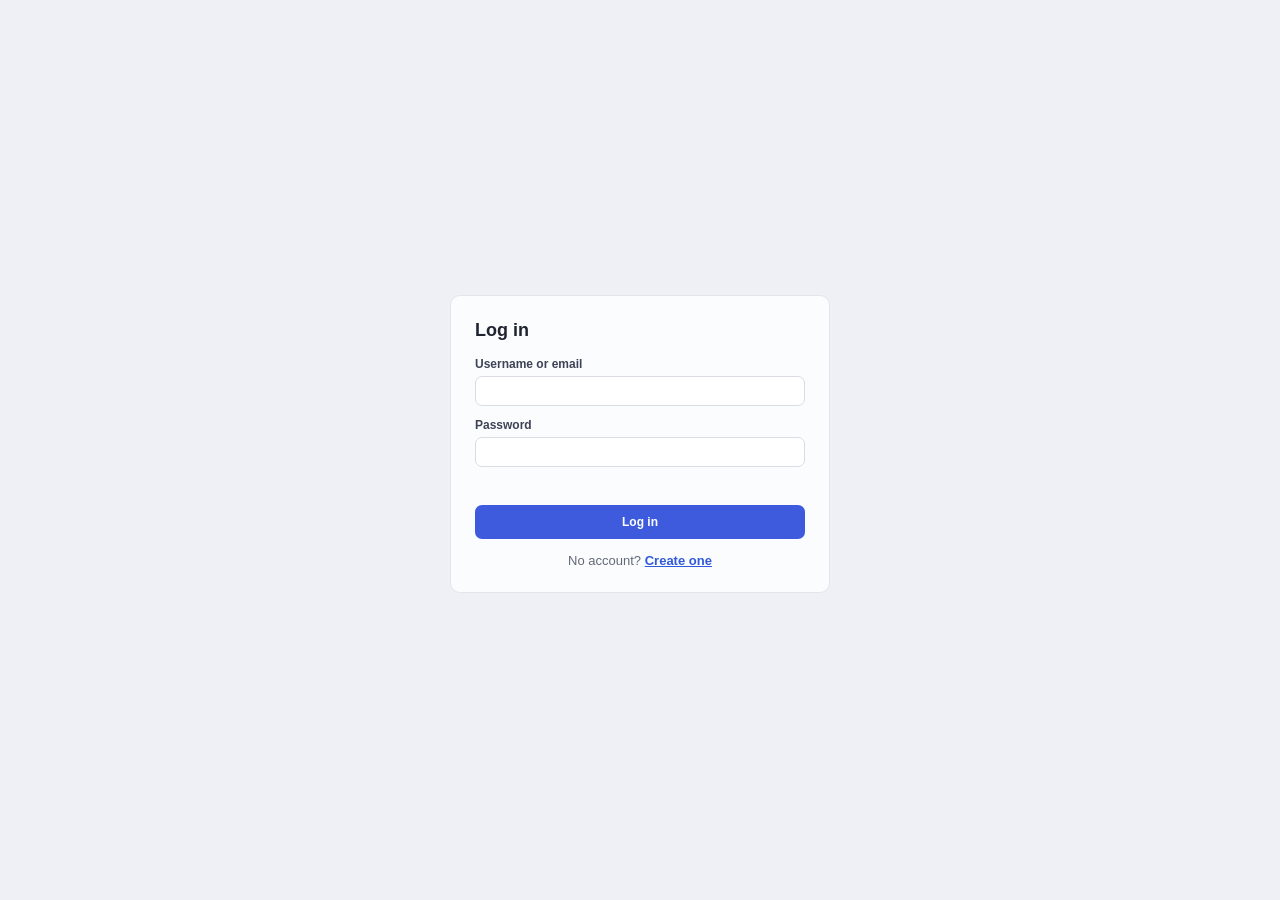
==== src/main/resources/static/admin.html @ 9bb003fd "added fetures to admin and admin panal, and deleted admin user bean" ====
<html>
<head>
    <script src="./javascript/guard.js"></script>
    <meta charset="utf-8">
    <meta name="viewport" content="width=device-width, initial-scale=1">
    <title>Tasks &middot; Users</title>
    <link rel="stylesheet" href="./css/style.css">
    <link rel="stylesheet" href="./css/screens.css">
</head>

<body>

<div class="container">
    <div class="board">
        <div class="topbar">
            <label id="task-label">Tasks</label>
            <a href="./index.html" class="view-tab">Board</a>
            <a href="./list.html" class="view-tab">List</a>
            <input type="search" id="search" placeholder="Search users...">
            <a href="#new-user" id="new-task-btn" class="btn btn-primary">+ New user</a>
            <button type="button" class="btn" id="logout-btn" onclick="logout()">Log out</button>
        </div>

        <div class="list-view">

            <div class="list-toolbar">
                <div class="filter-pill">
                    <span>Role</span>
                    <select id="role-filter">
                        <option value="all">All</option>
                        <option value="ADMIN">Admin</option>
                        <option value="USER">User</option>
                    </select>
                </div>
                <span id="result-count">0 users</span>
            </div>

            <table id="user-list">
                <thead>
                    <tr>
                        <th>Username</th>
                        <th>Email</th>
                        <th>Tasks</th>
                        <th>Role</th>
                        <th class="col-actions"></th>
                    </tr>
                </thead>
                <tbody>
                </tbody>
            </table>
        </div>
    </div>
</div>

<!-- ============ New user modal ============ -->
<div class="modal" id="new-user">
    <a class="modal-backdrop" href="#"></a>
    <div class="dialog">
        <div class="dialog-head">
            <h2>New user</h2>
            <a class="dialog-close" href="#">&#10005;</a>
        </div>

        <div class="field">
            <label for="new-username">Username <span class="req">*</span></label>
            <input type="text" id="new-username" autocomplete="off">
        </div>

        <div class="field">
            <label for="new-email">Email <span class="req">*</span></label>
            <input type="text" id="new-email" autocomplete="off">
        </div>

        <div class="field-row">
            <div class="field">
                <label for="new-password">Password <span class="req">*</span></label>
                <input type="text" id="new-password" autocomplete="off" placeholder="At least 8 characters">
            </div>
            <div class="field">
                <label for="new-role">Role</label>
                <select id="new-role">
                    <option value="USER" selected>USER</option>
                    <option value="ADMIN">ADMIN</option>
                </select>
            </div>
        </div>

        <div class="dialog-foot">
            <a href="#" class="btn spacer">Cancel</a>
            <button type="button" class="btn btn-primary" onclick="submitNewUser()">Create user</button>
        </div>
    </div>
</div>

<script src="./javascript/common.js"></script>
<script src="./javascript/admin.js"></script>
</body>
</html>
---- src/main/resources/static/css/style.css ----
/* ---------- base ---------- */

* {
    box-sizing: border-box;
}

body {
    margin: 0;
    padding: 24px;
    background: #eef0f5;
    color: #1f2430;
    font-family: 'Gill Sans', 'Gill Sans MT', Calibri, 'Trebuchet MS', sans-serif;
    font-size: 13px;
}

.container {
    max-width: 1080px;
    margin: 0 auto;
}

.board {
    background: #fbfcfe;
    border: 1px solid #e2e5ec;
    border-radius: 10px;
    overflow: hidden;
}

/* ---------- top bar ---------- */

.topbar {
    display: flex;
    align-items: center;
    gap: 6px;
    height: 50px;
    padding: 0 16px;
    background: #fff;
    border-bottom: 1px solid #e2e5ec;
}

#task-label {
    color: rgb(79, 99, 209);
    font-weight: 600;
    font-size: 15px;
    margin-right: 10px;
}

#task-label::before {
    content: "\2713";
    margin-right: 6px;
}

.view-tab {
    border: 1px solid transparent;
    background: transparent;
    padding: 6px 12px;
    border-radius: 6px;
    cursor: pointer;
    font-size: 13px;
    font-family: inherit;
    color: #555;
    text-decoration: none;
}

.view-tab:hover {
    background: #f2f3f7;
}

.view-tab.is-active {
    background: #eef2ff;
    color: #3159d9;
    font-weight: 600;
}

#search {
    margin-left: auto;
    width: 280px;
    height: 30px;
    padding: 0 12px 0 28px;
    border: 1px solid #d9dce3;
    border-radius: 7px;
    outline: none;
    font-size: 12px;
    font-family: inherit;
    background: #fff url("data:image/svg+xml;utf8,<svg xmlns='http://www.w3.org/2000/svg' viewBox='0 0 24 24' fill='none' stroke='%239aa1ae' stroke-width='2.4'><circle cx='11' cy='11' r='7'/><path d='M20 20l-4-4'/></svg>") no-repeat 8px center;
    background-size: 13px 13px;
}

#search:focus {
    border-color: #3159d9;
}

#new-task-btn {
    height: 30px;
    padding: 0 15px;
    margin-left: 10px;
    border: none;
    border-radius: 7px;
    background: #3d5bdc;
    color: #fff;
    font-weight: 600;
    font-size: 12px;
    font-family: inherit;
    cursor: pointer;
}

#new-task-btn:hover {
    background: #304dcc;
}

/* ---------- filter row ---------- */

.board-view {
    padding: 14px 16px 18px;
}

.top-main-view {
    display: flex;
    align-items: center;
    gap: 8px;
    margin-bottom: 14px;
}

.filters {
    display: flex;
    gap: 8px;
}

.filter-pill {
    display: flex;
    align-items: center;
    gap: 5px;
    height: 28px;
    padding: 0 6px 0 10px;
    background: #fff;
    border: 1px solid #dcdfe6;
    border-radius: 7px;
    font-size: 12px;
    color: #626a78;
}

.filter-pill select {
    border: none;
    background: transparent;
    outline: none;
    font-family: inherit;
    font-size: 12px;
    font-weight: 600;
    color: #1f2430;
    cursor: pointer;
}

#task-count {
    margin-left: auto;
    font-size: 12px;
    color: #8b93a1;
}

/* ---------- columns ---------- */

#task-board {
    display: grid;
    grid-template-columns: repeat(3, 1fr);
    gap: 14px;
    align-items: start;
}

.column {
    display: flex;
    flex-direction: column;
    gap: 9px;
    min-height: 380px;
    padding: 12px;
    background: #f1f3f7;
    border: 1px solid #e4e7ee;
    border-radius: 9px;
}

.column-head {
    display: flex;
    align-items: center;
    gap: 7px;
    padding: 0 2px 2px;
}

.column-head h2 {
    margin: 0;
    font-size: 12.5px;
    font-weight: 600;
    color: #3c4354;
}

.column-count {
    font-size: 11.5px;
    color: #9aa1ae;
}

.dot {
    width: 7px;
    height: 7px;
    border-radius: 50%;
    background: #9aa1ae;
}

.dot-inprogress {
    background: #3d5bdc;
}

.dot-done {
    background: #22a06b;
}

.column-content {
    display: flex;
    flex-direction: column;
    gap: 9px;
}

.add-task {
    height: 30px;
    border: 1px dashed #ccd1db;
    border-radius: 7px;
    background: transparent;
    color: #8b93a1;
    font-family: inherit;
    font-size: 12px;
    cursor: pointer;
}

.add-task:hover {
    background: #e9ecf3;
    color: #626a78;
}

/* ---------- cards ---------- */

.task-card {
    position: relative;
    padding: 10px 26px 10px 12px;
    background: #fff;
    border: 1px solid #e4e7ee;
    border-radius: 8px;
    box-shadow: 0 1px 2px rgba(25, 32, 56, .05);
    cursor: pointer;
}

.badge-button {
    border: none;
    font-family: inherit;
    cursor: pointer;
}

.badge-button:hover {
    filter: brightness(.93);
}

.task-card.is-dragging {
    opacity: .4;
}

.column.drop-target {
    border-color: #3d5bdc;
    background: #e8ecfb;
}

.task-card:hover {
    border-color: #ccd5f5;
    box-shadow: 0 2px 6px rgba(25, 32, 56, .09);
}

.task-title {
    margin: 0;
    font-size: 13px;
    font-weight: 600;
    color: #1f2430;
}

.task-desc {
    margin: 4px 0 0;
    font-size: 11.5px;
    line-height: 1.35;
    color: #8b93a1;
}

.task-meta {
    display: flex;
    align-items: center;
    gap: 8px;
    margin-top: 8px;
}

.badge {
    padding: 2px 7px;
    border-radius: 4px;
    font-size: 10px;
    font-weight: 700;
    letter-spacing: .3px;
}

.badge-high {
    background: #fdeaea;
    color: #d33b3b;
}

.badge-medium {
    background: #fdf3da;
    color: #a9791a;
}

.badge-low {
    background: #e6f6ec;
    color: #1f8b58;
}

.due {
    display: inline-flex;
    align-items: center;
    gap: 4px;
    font-size: 11px;
    color: #8b93a1;
}

.due::before {
    content: "\2691";
    font-size: 11px;
}

.due.overdue {
    color: #d33b3b;
    font-weight: 600;
}

.card-menu {
    position: absolute;
    top: 8px;
    right: 6px;
    border: none;
    background: transparent;
    color: #b6bcc7;
    font-size: 14px;
    line-height: 1;
    padding: 2px 4px;
    border-radius: 4px;
    cursor: pointer;
}

.card-menu:hover {
    background: #f1f3f7;
    color: #626a78;
}

/* done column */

.column[data-status="done"] .task-card {
    background: #fafbfc;
}

.column[data-status="done"] .task-title {
    color: #9aa1ae;
    text-decoration: line-through;
}

.column[data-status="done"] .task-desc {
    text-decoration: line-through;
}

/* ---------- responsive ---------- */

@media (max-width: 860px) {
    #task-board {
        grid-template-columns: 1fr;
    }

    .topbar {
        flex-wrap: wrap;
        height: auto;
        padding: 10px 16px;
    }

    #search {
        width: 100%;
        margin-left: 0;
        order: 3;
    }

    #new-task-btn {
        margin-left: auto;
    }
}

#logout-btn {
    margin-left: 8px;
    cursor: pointer;
}

.owner-tag {
    padding: 2px 6px;
    border-radius: 4px;
    background: #eef0f5;
    color: #626a78;
    font-size: 10px;
    font-weight: 600;
}

.role-select {
    padding: 4px 6px;
    border: 1px solid #d9dce3;
    border-radius: 6px;
    background: #fff;
    font-family: inherit;
    font-size: 12px;
}
---- src/main/resources/static/css/screens.css ----
/* List view, modals, toast and empty state.
   Loaded after style.css, which holds the base + board styles. */

/* ================= shared buttons ================= */

.btn {
    display: inline-flex;
    align-items: center;
    justify-content: center;
    height: 30px;
    padding: 0 14px;
    border: 1px solid #d9dce3;
    border-radius: 7px;
    background: #fff;
    color: #3c4354;
    font-family: inherit;
    font-size: 12px;
    font-weight: 600;
    text-decoration: none;
    cursor: pointer;
}

.btn:hover {
    background: #f2f3f7;
}

.btn-primary {
    border-color: transparent;
    background: #3d5bdc;
    color: #fff;
}

.btn-update {
    border-color: transparent;
    background: grey;
    color: #fff;
}

.btn-update:hover {
    background: white;
    color: grey;
    border: solid grey 1px;
}

.btn-primary:hover {
    background: #304dcc;
}

.btn-danger {
    border-color: transparent;
    background: #e03131;
    color: #fff;
}

.btn-danger:hover {
    background: #c92a2a;
}

.btn-link {
    border: none;
    background: transparent;
    color: #3159d9;
    font-weight: 600;
}

.btn-link:hover {
    background: transparent;
    text-decoration: underline;
}

.btn-link-danger {
    height: auto;
    padding: 0;
    border: none;
    background: transparent;
    color: #e03131;
    font-weight: 600;
}

.btn-link-danger:hover {
    background: transparent;
    text-decoration: underline;
}

/* #new-task-btn, .add-task and .card-menu are <a> elements on these pages */
#new-task-btn {
    display: inline-flex;
    align-items: center;
    text-decoration: none;
}

.add-task {
    display: flex;
    align-items: center;
    justify-content: center;
    text-decoration: none;
}

.card-menu {
    text-decoration: none;
}

/* ================= list view ================= */

.list-view {
    padding: 14px 16px 18px;
}

.list-toolbar {
    display: flex;
    align-items: center;
    gap: 8px;
    margin-bottom: 12px;
}

.list-toolbar .btn {
    height: 28px;
    font-weight: 400;
    color: #626a78;
}

.list-toolbar .btn strong {
    margin-left: 4px;
    color: #1f2430;
    font-weight: 600;
}

#result-count {
    margin-left: auto;
    font-size: 12px;
    color: #8b93a1;
}

#task-list, #user-list {
    width: 100%;
    border-collapse: collapse;
    font-size: 12.5px;
}

#task-list thead th, #user-list thead th {
    padding: 8px 10px;
    border-bottom: 1px solid #e4e7ee;
    color: #9aa1ae;
    font-size: 10.5px;
    font-weight: 600;
    letter-spacing: .6px;
    text-align: left;
    text-transform: uppercase;
    white-space: nowrap;
}

#task-list tbody td, #user-list tbody td {
    padding: 10px;
    border-bottom: 1px solid #eef0f5;
    vertical-align: middle;
}

#task-list tbody tr:hover, #user-list tbody tr:hover {
    background: #f7f8fb;
}

.col-check {
    width: 34px;
}

.col-actions {
    width: 62px;
    text-align: right;
}

.row-title {
    margin: 0;
    font-size: 12.5px;
    font-weight: 600;
    color: #1f2430;
}

.row-desc {
    margin: 2px 0 0;
    font-size: 11px;
    color: #9aa1ae;
}

.cell-updated {
    color: #8b93a1;
}

.cell-due.overdue {
    color: #e03131;
    font-weight: 600;
}

.cell-empty {
    color: #b6bcc7;
}

.row-check {
    width: 13px;
    height: 13px;
    accent-color: #3d5bdc;
    cursor: pointer;
}

.row-action {
    padding: 2px 3px;
    border: none;
    border-radius: 4px;
    background: transparent;
    color: #9aa1ae;
    font-size: 12px;
    text-decoration: none;
    cursor: pointer;
}

.row-action:hover {
    background: #eef0f5;
    color: #3c4354;
}

/* status pills */

.status {
    display: inline-block;
    padding: 2px 8px;
    border-radius: 4px;
    font-size: 10px;
    font-weight: 700;
    letter-spacing: .4px;
}

.status-todo {
    background: #eef0f5;
    color: #626a78;
}

.status-inprogress {
    background: #e7edfd;
    color: #3159d9;
}

.status-done {
    background: #e6f6ec;
    color: #1f8b58;
}

tr.is-done .row-title {
    color: #9aa1ae;
    text-decoration: line-through;
}

/* list footer */

.list-footer {
    display: flex;
    align-items: center;
    gap: 6px;
    padding-top: 12px;
    font-size: 12px;
    color: #626a78;
}

.rows-per-page select {
    border: none;
    background: transparent;
    font-family: inherit;
    font-size: 12px;
    font-weight: 600;
    color: #1f2430;
    cursor: pointer;
}

.pager {
    display: flex;
    align-items: center;
    gap: 4px;
    margin-left: auto;
}

.pager a {
    padding: 3px 7px;
    border-radius: 5px;
    color: #626a78;
    text-decoration: none;
}

.pager a:hover {
    background: #eef0f5;
}

.pager a.is-current {
    color: #3159d9;
    font-weight: 700;
}

/* ================= modals ================= */

.modal {
    display: none;
    position: fixed;
    inset: 0;
    z-index: 50;
    align-items: center;
    justify-content: center;
    padding: 20px;
}

.modal:target {
    display: flex;
}

.modal-backdrop {
    position: absolute;
    inset: 0;
    background: rgba(31, 36, 48, .45);
}

.dialog {
    position: relative;
    width: 100%;
    max-width: 420px;
    padding: 18px 20px 16px;
    background: #fff;
    border-radius: 10px;
    box-shadow: 0 18px 40px rgba(20, 26, 45, .28);
}

.dialog-head {
    display: flex;
    align-items: flex-start;
    margin-bottom: 14px;
}

.dialog-head h2 {
    margin: 0;
    font-size: 15px;
    font-weight: 700;
}

.dialog-close {
    margin-left: auto;
    color: #9aa1ae;
    font-size: 15px;
    line-height: 1;
    text-decoration: none;
}

.dialog-close:hover {
    color: #3c4354;
}

.dialog-foot {
    display: flex;
    align-items: center;
    gap: 8px;
    margin-top: 16px;
}

.dialog-foot .spacer {
    margin-left: auto;
}

/* confirm dialog */

.dialog-confirm {
    max-width: 330px;
}

.dialog-confirm .dialog-head {
    margin-bottom: 8px;
}

.dialog-confirm p {
    margin: 0;
    font-size: 12.5px;
    line-height: 1.45;
    color: #626a78;
}

/* ================= form ================= */

.field {
    margin-bottom: 12px;
}

.field > label {
    display: block;
    margin-bottom: 5px;
    font-size: 12px;
    font-weight: 600;
    color: #3c4354;
}

.field .req {
    color: #e03131;
}

.field input[type="text"],
.field input[type="date"],
.field textarea,
.field select {
    width: 100%;
    padding: 7px 9px;
    border: 1px solid #d9dce3;
    border-radius: 7px;
    background: #fff;
    font-family: inherit;
    font-size: 12.5px;
    color: #1f2430;
    outline: none;
}

.field textarea {
    min-height: 58px;
    resize: vertical;
}

.field input:focus,
.field textarea:focus,
.field select:focus {
    border-color: #3d5bdc;
}

.field input::placeholder,
.field textarea::placeholder {
    color: #b6bcc7;
}

.field.has-error input,
.field.has-error textarea {
    border-color: #e03131;
}

.field-error {
    margin: 4px 0 0;
    font-size: 10.5px;
    color: #e03131;
}

.field-row {
    display: flex;
    gap: 10px;
}

.field-row .field {
    flex: 1;
}

/* segmented control */

.segmented {
    display: flex;
    border: 1px solid #d9dce3;
    border-radius: 7px;
    overflow: hidden;
}

.segmented input {
    position: absolute;
    opacity: 0;
    pointer-events: none;
}

.segmented label {
    flex: 1;
    margin: 0;
    padding: 6px 0;
    border-left: 1px solid #d9dce3;
    font-size: 11.5px;
    color: #626a78;
    text-align: center;
    cursor: pointer;
}

.segmented label:first-of-type {
    border-left: none;
}

.segmented input:checked + label {
    background: #e7edfd;
    color: #3159d9;
    font-weight: 600;
}

.form-meta {
    margin: 2px 0 0;
    font-size: 10.5px;
    color: #9aa1ae;
}

/* ================= toast ================= */

.toast {
    position: fixed;
    right: 22px;
    bottom: 22px;
    z-index: 60;
    display: flex;
    align-items: center;
    gap: 7px;
    padding: 9px 14px;
    border-radius: 7px;
    background: #1f2430;
    color: #fff;
    font-size: 12px;
    box-shadow: 0 8px 20px rgba(20, 26, 45, .3);
}

.toast::before {
    content: "\2713";
    color: #6ee7a8;
}

/* a toast that only appears once its id is the target */
.toast-target {
    display: none;
}

.toast-target:target {
    display: flex;
}

/* ================= empty state ================= */

.empty-state {
    display: flex;
    flex-direction: column;
    align-items: center;
    gap: 6px;
    padding: 70px 20px 80px;
    text-align: center;
}

.empty-icon {
    display: flex;
    align-items: center;
    justify-content: center;
    width: 46px;
    height: 46px;
    margin-bottom: 8px;
    border-radius: 11px;
    background: #e7edfd;
    color: #3d5bdc;
    font-size: 20px;
}

.empty-state h2 {
    margin: 0;
    font-size: 14px;
    font-weight: 700;
}

.empty-state p {
    margin: 0;
    font-size: 12.5px;
    color: #8b93a1;
}

.empty-state .btn {
    margin-top: 10px;
}

.empty-hint {
    margin-top: 16px;
    font-size: 11.5px;
    color: #9aa1ae;
}

/* ================= responsive ================= */

@media (max-width: 860px) {
    .list-toolbar {
        flex-wrap: wrap;
    }

    #task-list .col-hide, #user-list .col-hide {
        display: none;
    }
}
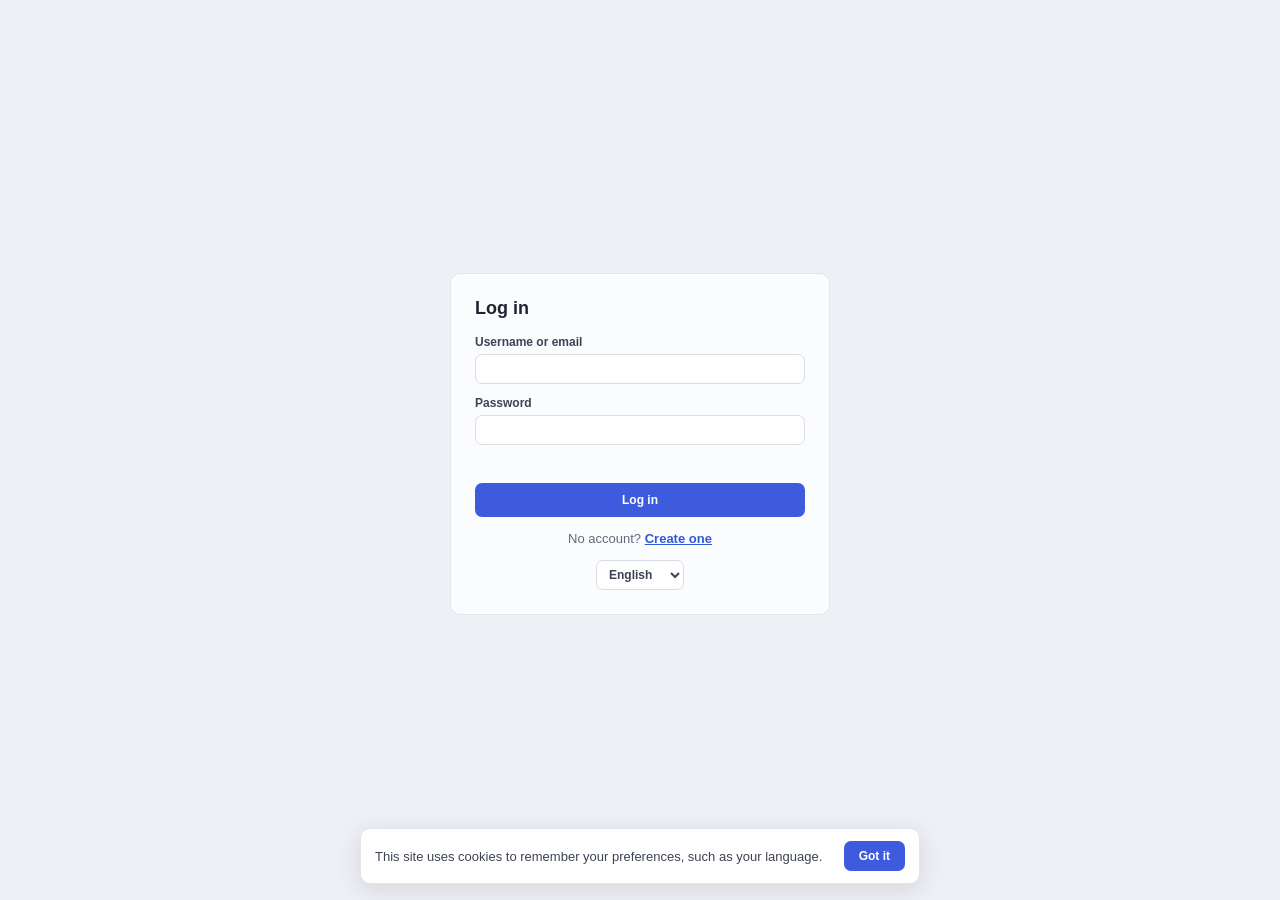
==== commit 8e9f3dea: "added langudge change possabilty" ====
--- a/src/main/resources/static/admin.html
+++ b/src/main/resources/static/admin.html
@@ -2,8 +2,9 @@
 <head>
     <script src="./javascript/guard.js"></script>
     <meta charset="utf-8">
+    <script src="./javascript/i18n.js"></script>
     <meta name="viewport" content="width=device-width, initial-scale=1">
-    <title>Tasks &middot; Users</title>
+    <title data-i18n="title.users">Tasks &middot; Users</title>
     <link rel="stylesheet" href="./css/style.css">
     <link rel="stylesheet" href="./css/screens.css">
 </head>
@@ -13,35 +14,36 @@
 <div class="container">
     <div class="board">
         <div class="topbar">
-            <label id="task-label">Tasks</label>
-            <a href="./index.html" class="view-tab">Board</a>
-            <a href="./list.html" class="view-tab">List</a>
-            <input type="search" id="search" placeholder="Search users...">
-            <a href="#new-user" id="new-task-btn" class="btn btn-primary">+ New user</a>
-            <button type="button" class="btn" id="logout-btn" onclick="logout()">Log out</button>
+            <label id="task-label" data-i18n="nav.brand">Tasks</label>
+            <a href="./index.html" class="view-tab" data-i18n="nav.board">Board</a>
+            <a href="./list.html" class="view-tab" data-i18n="nav.list">List</a>
+            <a href="./messages.html" class="view-tab" data-i18n="nav.messages">Messages</a>
+            <input type="search" id="search" placeholder="Search users..." data-i18n-placeholder="search.users">
+            <a href="#new-user" id="new-task-btn" class="btn btn-primary" data-i18n="btn.newUser">+ New user</a>
+            <button type="button" class="btn" id="logout-btn" onclick="logout()" data-i18n="nav.logout">Log out</button>
         </div>
 
         <div class="list-view">
 
             <div class="list-toolbar">
                 <div class="filter-pill">
-                    <span>Role</span>
+                    <span data-i18n="filter.role">Role</span>
                     <select id="role-filter">
-                        <option value="all">All</option>
-                        <option value="ADMIN">Admin</option>
-                        <option value="USER">User</option>
+                        <option value="all" data-i18n="filter.all">All</option>
+                        <option value="ADMIN" data-i18n="role.admin">Admin</option>
+                        <option value="USER" data-i18n="role.user">User</option>
                     </select>
                 </div>
-                <span id="result-count">0 users</span>
+                <span id="result-count"></span>
             </div>
 
             <table id="user-list">
                 <thead>
                     <tr>
-                        <th>Username</th>
-                        <th>Email</th>
-                        <th>Tasks</th>
-                        <th>Role</th>
+                        <th data-i18n="col.username">Username</th>
+                        <th data-i18n="col.email">Email</th>
+                        <th data-i18n="col.tasks">Tasks</th>
+                        <th data-i18n="col.role">Role</th>
                         <th class="col-actions"></th>
                     </tr>
                 </thead>
@@ -57,37 +59,37 @@
     <a class="modal-backdrop" href="#"></a>
     <div class="dialog">
         <div class="dialog-head">
-            <h2>New user</h2>
+            <h2 data-i18n="modal.newUser">New user</h2>
             <a class="dialog-close" href="#">&#10005;</a>
         </div>
 
         <div class="field">
-            <label for="new-username">Username <span class="req">*</span></label>
+            <label for="new-username"><span data-i18n="field.username">Username</span> <span class="req">*</span></label>
             <input type="text" id="new-username" autocomplete="off">
         </div>
 
         <div class="field">
-            <label for="new-email">Email <span class="req">*</span></label>
+            <label for="new-email"><span data-i18n="field.email">Email</span> <span class="req">*</span></label>
             <input type="text" id="new-email" autocomplete="off">
         </div>
 
         <div class="field-row">
             <div class="field">
-                <label for="new-password">Password <span class="req">*</span></label>
-                <input type="text" id="new-password" autocomplete="off" placeholder="At least 8 characters">
+                <label for="new-password"><span data-i18n="field.password">Password</span> <span class="req">*</span></label>
+                <input type="text" id="new-password" autocomplete="off" placeholder="At least 8 characters" data-i18n-placeholder="field.passwordHint">
             </div>
             <div class="field">
-                <label for="new-role">Role</label>
+                <label for="new-role" data-i18n="field.role">Role</label>
                 <select id="new-role">
-                    <option value="USER" selected>USER</option>
-                    <option value="ADMIN">ADMIN</option>
+                    <option value="USER" selected data-i18n="role.USER">USER</option>
+                    <option value="ADMIN" data-i18n="role.ADMIN">ADMIN</option>
                 </select>
             </div>
         </div>
 
         <div class="dialog-foot">
-            <a href="#" class="btn spacer">Cancel</a>
-            <button type="button" class="btn btn-primary" onclick="submitNewUser()">Create user</button>
+            <a href="#" class="btn spacer" data-i18n="btn.cancel">Cancel</a>
+            <button type="button" class="btn btn-primary" onclick="submitNewUser()" data-i18n="btn.createUser">Create user</button>
         </div>
     </div>
 </div>
--- a/src/main/resources/static/css/style.css
+++ b/src/main/resources/static/css/style.css
@@ -41,12 +41,12 @@
     color: rgb(79, 99, 209);
     font-weight: 600;
     font-size: 15px;
-    margin-right: 10px;
+    margin-inline-end: 10px;
 }
 
 #task-label::before {
     content: "\2713";
-    margin-right: 6px;
+    margin-inline-end: 6px;
 }
 
 .view-tab {
@@ -72,7 +72,7 @@
 }
 
 #search {
-    margin-left: auto;
+    margin-inline-start: auto;
     width: 280px;
     height: 30px;
     padding: 0 12px 0 28px;
@@ -92,7 +92,7 @@
 #new-task-btn {
     height: 30px;
     padding: 0 15px;
-    margin-left: 10px;
+    margin-inline-start: 10px;
     border: none;
     border-radius: 7px;
     background: #3d5bdc;
@@ -150,7 +150,7 @@
 }
 
 #task-count {
-    margin-left: auto;
+    margin-inline-start: auto;
     font-size: 12px;
     color: #8b93a1;
 }
@@ -332,7 +332,7 @@
 .card-menu {
     position: absolute;
     top: 8px;
-    right: 6px;
+    inset-inline-end: 6px;
     border: none;
     background: transparent;
     color: #b6bcc7;
@@ -378,17 +378,17 @@
 
     #search {
         width: 100%;
-        margin-left: 0;
+        margin-inline-start: 0;
         order: 3;
     }
 
     #new-task-btn {
-        margin-left: auto;
+        margin-inline-start: auto;
     }
 }
 
 #logout-btn {
-    margin-left: 8px;
+    margin-inline-start: 8px;
     cursor: pointer;
 }
 
@@ -409,3 +409,58 @@
     font-family: inherit;
     font-size: 12px;
 }
+
+/* ---------- language & cookies (i18n.js) ---------- */
+
+#lang-picker {
+    height: 30px;
+    padding: 0 8px;
+    margin-inline-start: 8px;
+    border: 1px solid #d9dce3;
+    border-radius: 7px;
+    background: #fff;
+    color: #3c4354;
+    font-family: inherit;
+    font-size: 12px;
+    font-weight: 600;
+    cursor: pointer;
+}
+
+.auth-card #lang-picker {
+    display: block;
+    margin: 14px auto 0;
+}
+
+/* the search icon sits on the start side, so move it for right-to-left languages */
+[dir="rtl"] #search {
+    padding: 0 28px 0 12px;
+    background-position: right 8px center;
+}
+
+.cookie-banner {
+    position: fixed;
+    inset-inline: 16px;
+    bottom: 16px;
+    z-index: 70;
+    display: flex;
+    align-items: center;
+    gap: 12px;
+    max-width: 560px;
+    margin: 0 auto;
+    padding: 12px 14px;
+    background: #fff;
+    border: 1px solid #e2e5ec;
+    border-radius: 10px;
+    box-shadow: 0 6px 24px rgba(31, 36, 48, .12);
+}
+
+.cookie-banner p {
+    flex: 1;
+    margin: 0;
+    color: #3c4354;
+}
+
+.cookie-banner .btn {
+    flex-shrink: 0;
+    cursor: pointer;
+}
--- a/src/main/resources/static/css/screens.css
+++ b/src/main/resources/static/css/screens.css
@@ -120,13 +120,13 @@
 }
 
 .list-toolbar .btn strong {
-    margin-left: 4px;
+    margin-inline-start: 4px;
     color: #1f2430;
     font-weight: 600;
 }
 
 #result-count {
-    margin-left: auto;
+    margin-inline-start: auto;
     font-size: 12px;
     color: #8b93a1;
 }
@@ -144,7 +144,7 @@
     font-size: 10.5px;
     font-weight: 600;
     letter-spacing: .6px;
-    text-align: left;
+    text-align: start;
     text-transform: uppercase;
     white-space: nowrap;
 }
@@ -165,7 +165,7 @@
 
 .col-actions {
     width: 62px;
-    text-align: right;
+    text-align: end;
 }
 
 .row-title {
@@ -273,7 +273,7 @@
     display: flex;
     align-items: center;
     gap: 4px;
-    margin-left: auto;
+    margin-inline-start: auto;
 }
 
 .pager a {
@@ -337,7 +337,7 @@
 }
 
 .dialog-close {
-    margin-left: auto;
+    margin-inline-start: auto;
     color: #9aa1ae;
     font-size: 15px;
     line-height: 1;
@@ -356,7 +356,7 @@
 }
 
 .dialog-foot .spacer {
-    margin-left: auto;
+    margin-inline-start: auto;
 }
 
 /* confirm dialog */
@@ -464,7 +464,7 @@
     flex: 1;
     margin: 0;
     padding: 6px 0;
-    border-left: 1px solid #d9dce3;
+    border-inline-start: 1px solid #d9dce3;
     font-size: 11.5px;
     color: #626a78;
     text-align: center;
@@ -472,7 +472,7 @@
 }
 
 .segmented label:first-of-type {
-    border-left: none;
+    border-inline-start: none;
 }
 
 .segmented input:checked + label {
@@ -491,7 +491,7 @@
 
 .toast {
     position: fixed;
-    right: 22px;
+    inset-inline-end: 22px;
     bottom: 22px;
     z-index: 60;
     display: flex;
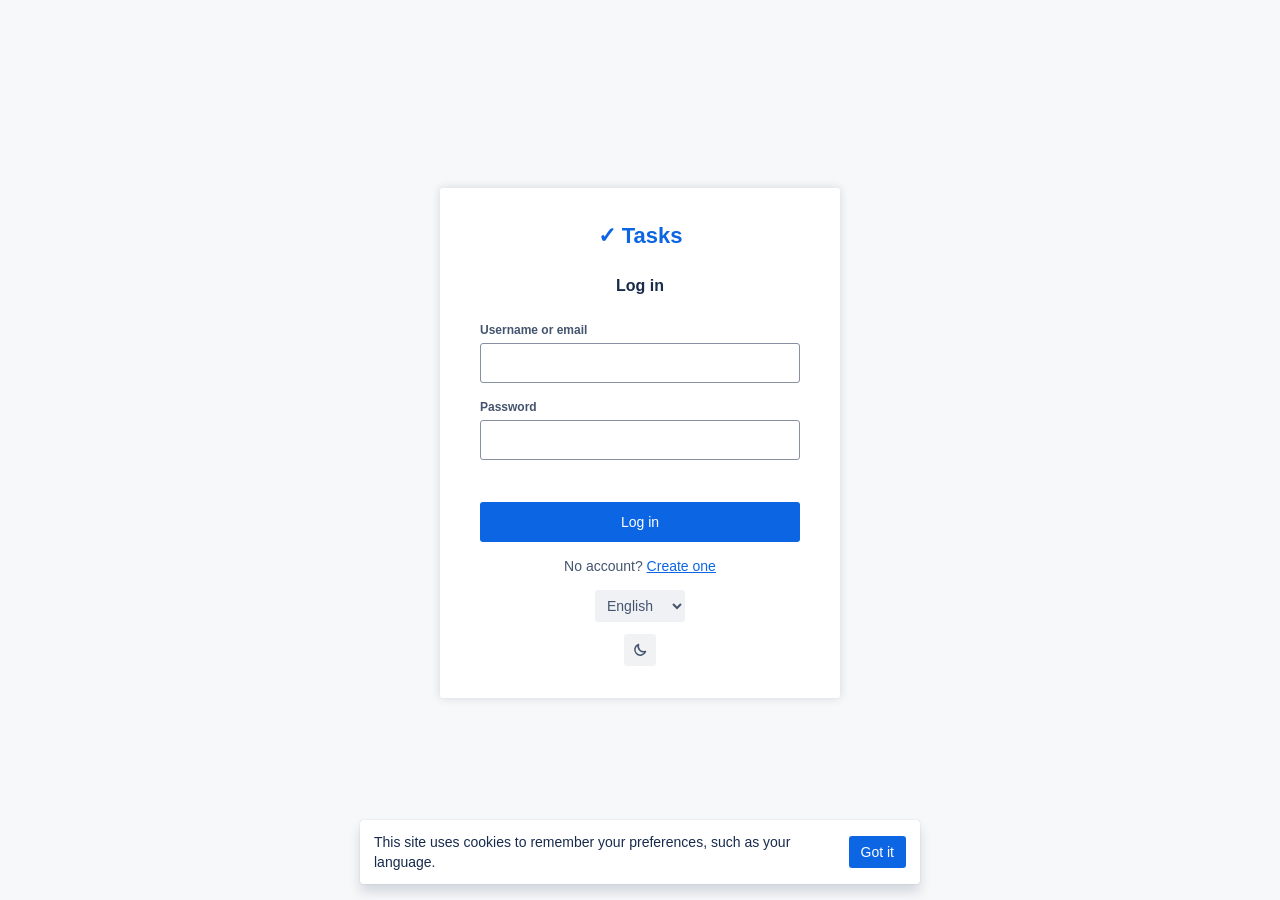
==== commit 48ee61c4: "updated the all layout to make it look look like jira, added darkmode lightmode change button, added" ====
--- a/src/main/resources/static/admin.html
+++ b/src/main/resources/static/admin.html
@@ -3,10 +3,13 @@
     <script src="./javascript/guard.js"></script>
     <meta charset="utf-8">
     <script src="./javascript/i18n.js"></script>
+    <script src="./javascript/theme.js"></script>
     <meta name="viewport" content="width=device-width, initial-scale=1">
     <title data-i18n="title.users">Tasks &middot; Users</title>
     <link rel="stylesheet" href="./css/style.css">
     <link rel="stylesheet" href="./css/screens.css">
+    <link rel="stylesheet" href="./css/jira.css">
+    <link rel="stylesheet" href="./css/sidebar.css">
 </head>
 
 <body>
@@ -95,6 +98,7 @@
 </div>
 
 <script src="./javascript/common.js"></script>
+<script src="./javascript/sidebar.js"></script>
 <script src="./javascript/admin.js"></script>
 </body>
 </html>
--- a/src/main/resources/static/css/jira.css
+++ b/src/main/resources/static/css/jira.css
@@ -0,0 +1,1556 @@
+/* Jira-style theme. Loaded last on every page, so it overrides style.css, screens.css,
+   messages.css and auth.css without changing their structure. Colors follow Atlassian's palette. */
+
+:root {
+    --j-text: #172b4d;
+    --j-text-subtle: #44546f;
+    --j-text-subtlest: #626f86;
+    --j-border: #dcdfe4;
+    --j-border-input: #8590a2;
+    --j-bg: #ffffff;
+    --j-bg-sunken: #f7f8f9;
+    --j-bg-neutral: #091e420f;
+    --j-bg-neutral-hover: #091e4224;
+    --j-blue: #0c66e4;
+    --j-blue-hover: #0055cc;
+    --j-blue-subtle: #e9f2ff;
+    --j-blue-text: #0c66e4;
+    --j-red: #c9372c;
+    --j-red-hover: #ae2e24;
+    --j-shadow-card: 0 1px 1px #091e4240, 0 0 1px #091e424f;
+    --j-shadow-overlay: 0 8px 12px #091e4226, 0 0 1px #091e424f;
+    --j-bg-raised: #ffffff;
+    --j-bg-raised-hover: #f7f8f9;
+    --j-on-bold: #ffffff;
+    --j-red-subtle: #ffeceb;
+    --j-red-text: #ae2e24;
+    --j-green: #22a06b;
+    --j-loz-todo-bg: #dcdfe4;
+    --j-loz-todo-text: #44546f;
+    --j-loz-progress-bg: #cce0ff;
+    --j-loz-progress-text: #0055cc;
+    --j-loz-done-bg: #baf3db;
+    --j-loz-done-text: #216e4e;
+    --j-blanket: #091e427d;
+    color-scheme: light;
+    --j-radius: 3px;
+    --j-font: -apple-system, BlinkMacSystemFont, "Segoe UI", Roboto, "Noto Sans", Ubuntu, "Helvetica Neue", sans-serif;
+}
+
+/* ================= dark mode =================
+   Follows the system setting unless the user picked one with the theme button (theme.js sets data-theme). */
+
+@media (prefers-color-scheme: dark) {
+    :root:not([data-theme="light"]) {
+        --j-text: #b6c2cf;
+        --j-text-subtle: #9fadbc;
+        --j-text-subtlest: #8c9bab;
+        --j-border: #a6c5e229;
+        --j-border-input: #738496;
+        --j-bg: #1d2125;
+        --j-bg-sunken: #161a1d;
+        --j-bg-raised: #22272b;
+        --j-bg-raised-hover: #282e33;
+        --j-bg-neutral: #a1bdd914;
+        --j-bg-neutral-hover: #a6c5e229;
+        --j-blue: #579dff;
+        --j-blue-hover: #85b8ff;
+        --j-blue-subtle: #1c2b41;
+        --j-blue-text: #579dff;
+        --j-on-bold: #1d2125;
+        --j-red: #f87168;
+        --j-red-hover: #fd9891;
+        --j-red-subtle: #42221f;
+        --j-red-text: #fd9891;
+        --j-green: #4bce97;
+        --j-loz-todo-bg: #a1bdd914;
+        --j-loz-todo-text: #9fadbc;
+        --j-loz-progress-bg: #09326c;
+        --j-loz-progress-text: #85b8ff;
+        --j-loz-done-bg: #164b35;
+        --j-loz-done-text: #7ee2b8;
+        --j-blanket: #10121499;
+        --j-shadow-card: 0 1px 1px #03040480, 0 0 1px #03040480;
+        --j-shadow-overlay: 0 0 0 1px #bcd6f01f, 0 8px 12px #0304045c, 0 0 1px #03040480;
+        color-scheme: dark;
+    }
+}
+
+:root[data-theme="dark"] {
+    --j-text: #b6c2cf;
+    --j-text-subtle: #9fadbc;
+    --j-text-subtlest: #8c9bab;
+    --j-border: #a6c5e229;
+    --j-border-input: #738496;
+    --j-bg: #1d2125;
+    --j-bg-sunken: #161a1d;
+    --j-bg-raised: #22272b;
+    --j-bg-raised-hover: #282e33;
+    --j-bg-neutral: #a1bdd914;
+    --j-bg-neutral-hover: #a6c5e229;
+    --j-blue: #579dff;
+    --j-blue-hover: #85b8ff;
+    --j-blue-subtle: #1c2b41;
+    --j-blue-text: #579dff;
+    --j-on-bold: #1d2125;
+    --j-red: #f87168;
+    --j-red-hover: #fd9891;
+    --j-red-subtle: #42221f;
+    --j-red-text: #fd9891;
+    --j-green: #4bce97;
+    --j-loz-todo-bg: #a1bdd914;
+    --j-loz-todo-text: #9fadbc;
+    --j-loz-progress-bg: #09326c;
+    --j-loz-progress-text: #85b8ff;
+    --j-loz-done-bg: #164b35;
+    --j-loz-done-text: #7ee2b8;
+    --j-blanket: #10121499;
+    --j-shadow-card: 0 1px 1px #03040480, 0 0 1px #03040480;
+    --j-shadow-overlay: 0 0 0 1px #bcd6f01f, 0 8px 12px #0304045c, 0 0 1px #03040480;
+    color-scheme: dark;
+}
+
+/* ================= page frame ================= */
+
+body {
+    padding: 0;
+    background: var(--j-bg);
+    color: var(--j-text);
+    font-family: var(--j-font);
+    font-size: 14px;
+    line-height: 1.43;
+}
+
+.container {
+    max-width: none;
+}
+
+.board {
+    min-height: 100vh;
+    border: none;
+    border-radius: 0;
+    background: var(--j-bg);
+    overflow: visible;
+}
+
+/* ================= top navigation ================= */
+
+.topbar {
+    position: sticky;
+    top: 0;
+    z-index: 20;
+    height: 56px;
+    gap: 2px;
+    padding: 0 16px;
+    border-bottom: 1px solid var(--j-border);
+    background: var(--j-bg);
+}
+
+#task-label {
+    display: inline-flex;
+    align-items: center;
+    gap: 8px;
+    margin-inline-end: 16px;
+    color: var(--j-text);
+    font-size: 16px;
+    font-weight: 653;
+    letter-spacing: -.2px;
+}
+
+/* the blue Jira-like logo tile */
+#task-label::before {
+    content: "\2713";
+    display: inline-flex;
+    align-items: center;
+    justify-content: center;
+    width: 24px;
+    height: 24px;
+    margin: 0;
+    border-radius: 4px;
+    background: linear-gradient(135deg, #2684ff, #0052cc);
+    color: #fff;
+    font-size: 14px;
+    font-weight: 700;
+}
+
+.view-tab {
+    position: relative;
+    height: 56px;
+    display: inline-flex;
+    align-items: center;
+    padding: 0 10px;
+    border: none;
+    border-radius: 0;
+    color: var(--j-text-subtle);
+    font-size: 14px;
+    font-weight: 500;
+}
+
+.view-tab:hover {
+    background: transparent;
+    color: var(--j-text);
+}
+
+.view-tab:hover::after,
+.view-tab.is-active::after {
+    content: "";
+    position: absolute;
+    inset-inline: 6px;
+    bottom: 0;
+    height: 3px;
+    border-radius: 3px 3px 0 0;
+    background: var(--j-border);
+}
+
+.view-tab.is-active {
+    background: transparent;
+    color: var(--j-blue-text);
+    font-weight: 500;
+}
+
+.view-tab.is-active::after {
+    background: var(--j-blue);
+}
+
+#search {
+    width: 240px;
+    height: 32px;
+    border: 1px solid var(--j-border-input);
+    border-radius: var(--j-radius);
+    background-color: var(--j-bg);
+    color: var(--j-text);
+    font-size: 14px;
+}
+
+#search:hover {
+    background-color: var(--j-bg-sunken);
+}
+
+#search:focus {
+    border-color: var(--j-blue);
+    box-shadow: inset 0 0 0 1px var(--j-blue);
+    background-color: var(--j-bg);
+}
+
+#search::placeholder {
+    color: var(--j-text-subtlest);
+}
+
+#new-task-btn {
+    height: 32px;
+    padding: 0 12px;
+    margin-inline-start: 8px;
+    border-radius: var(--j-radius);
+    background: var(--j-blue);
+    font-size: 14px;
+    font-weight: 500;
+}
+
+#new-task-btn:hover {
+    background: var(--j-blue-hover);
+}
+
+#logout-btn,
+#lang-picker {
+    height: 32px;
+    border-radius: var(--j-radius);
+}
+
+#lang-picker {
+    border: none;
+    background: var(--j-bg-neutral);
+    color: var(--j-text-subtle);
+    font-size: 14px;
+    font-weight: 500;
+}
+
+#lang-picker:hover {
+    background: var(--j-bg-neutral-hover);
+}
+
+/* ================= buttons ================= */
+
+.btn {
+    height: 32px;
+    padding: 0 12px;
+    border: none;
+    border-radius: var(--j-radius);
+    background: var(--j-bg-neutral);
+    color: var(--j-text-subtle);
+    font-size: 14px;
+    font-weight: 500;
+}
+
+.btn:hover {
+    background: var(--j-bg-neutral-hover);
+    color: var(--j-text);
+}
+
+.btn-primary {
+    background: var(--j-blue);
+    color: var(--j-on-bold);
+}
+
+.btn-primary:hover {
+    background: var(--j-blue-hover);
+    color: var(--j-on-bold);
+}
+
+.btn-danger {
+    background: var(--j-red);
+    color: var(--j-on-bold);
+}
+
+.btn-danger:hover {
+    background: var(--j-red-hover);
+    color: var(--j-on-bold);
+}
+
+.btn-link,
+.btn-link:hover {
+    background: transparent;
+    color: var(--j-blue-text);
+}
+
+.btn-link-danger,
+.btn-link-danger:hover {
+    height: 32px;
+    padding: 0 12px;
+    background: transparent;
+    color: var(--j-red);
+}
+
+.btn-link-danger:hover {
+    background: var(--j-red-subtle);
+    text-decoration: none;
+}
+
+/* ================= board: header and filters ================= */
+
+.board-view,
+.list-view {
+    padding: 20px 40px 32px;
+}
+
+/* breadcrumb + page title, like a Jira project page */
+.board-view::before,
+.list-view::before {
+    display: block;
+    margin-bottom: 4px;
+    color: var(--j-text-subtlest);
+    font-size: 14px;
+    content: "Projects  /  Tasks";
+    white-space: pre;
+}
+
+.top-main-view,
+.list-toolbar {
+    flex-wrap: wrap;
+    gap: 8px;
+    margin-bottom: 16px;
+}
+
+.filter-pill {
+    height: 32px;
+    padding: 0 4px 0 10px;
+    border: none;
+    border-radius: var(--j-radius);
+    background: var(--j-bg-neutral);
+    color: var(--j-text-subtle);
+    font-size: 14px;
+    font-weight: 500;
+}
+
+.filter-pill:hover {
+    background: var(--j-bg-neutral-hover);
+}
+
+.filter-pill select {
+    color: var(--j-text);
+    font-size: 14px;
+    font-weight: 600;
+}
+
+#task-count,
+#result-count {
+    color: var(--j-text-subtlest);
+    font-size: 14px;
+}
+
+/* ================= board: columns ================= */
+
+/* the board fills the window under the top bar; each column has a fixed height and its cards scroll inside it */
+.board-view {
+    display: flex;
+    flex-direction: column;
+    height: calc(100vh - 56px);
+}
+
+#task-board {
+    flex: 1;
+    min-height: 0;
+    grid-template-columns: repeat(3, minmax(240px, 1fr));
+    align-items: stretch;
+    gap: 8px;
+}
+
+.column {
+    gap: 4px;
+    min-height: 0;
+    height: 100%;
+    padding: 4px;
+    border: none;
+    border-radius: 6px;
+    background: var(--j-bg-sunken);
+}
+
+.column-head {
+    gap: 6px;
+    height: 40px;
+    padding: 0 8px;
+}
+
+.column-head h2 {
+    color: var(--j-text-subtle);
+    font-size: 12px;
+    font-weight: 600;
+    letter-spacing: .3px;
+    text-transform: uppercase;
+}
+
+.column-count {
+    color: var(--j-text-subtle);
+    font-size: 12px;
+    font-weight: 600;
+}
+
+/* Jira has no colored dots; the Done column gets a green check instead */
+.dot {
+    display: none;
+}
+
+.column[data-status="done"] .column-head .column-count::after {
+    content: " \2713";
+    color: var(--j-green);
+}
+
+.column-content {
+    flex: 1;
+    min-height: 0;
+    gap: 4px;
+    /* a little room so the card shadows aren't clipped by the scroll area */
+    padding: 2px;
+    margin: -2px;
+    overflow-y: auto;
+    scrollbar-width: thin;
+}
+
+.column-head,
+.add-task {
+    flex-shrink: 0;
+}
+
+.column.drop-target {
+    border: none;
+    background: var(--j-blue-subtle);
+    box-shadow: inset 0 0 0 2px var(--j-blue);
+}
+
+.add-task {
+    justify-content: flex-start;
+    height: 32px;
+    padding: 0 8px;
+    border: none;
+    border-radius: var(--j-radius);
+    color: var(--j-text-subtle);
+    font-size: 14px;
+    font-weight: 500;
+    opacity: 0;
+}
+
+.column:hover .add-task,
+.add-task:focus {
+    opacity: 1;
+}
+
+.add-task:hover {
+    background: var(--j-bg-neutral-hover);
+    color: var(--j-text);
+}
+
+/* ================= board: issue cards ================= */
+
+.task-card {
+    padding: 12px 12px 10px;
+    border: none;
+    border-radius: var(--j-radius);
+    background: var(--j-bg);
+    box-shadow: var(--j-shadow-card);
+}
+
+.task-card:hover {
+    border: none;
+    background: var(--j-bg-raised-hover);
+    box-shadow: var(--j-shadow-card);
+}
+
+.task-title {
+    padding-inline-end: 20px;
+    color: var(--j-text);
+    font-size: 14px;
+    font-weight: 400;
+    line-height: 20px;
+    overflow-wrap: anywhere;
+}
+
+.task-desc {
+    display: -webkit-box;
+    -webkit-line-clamp: 2;
+    -webkit-box-orient: vertical;
+    overflow: hidden;
+    margin-top: 2px;
+    color: var(--j-text-subtlest);
+    font-size: 12px;
+}
+
+.task-meta {
+    gap: 6px;
+    margin-top: 10px;
+    flex-wrap: wrap;
+}
+
+.card-menu {
+    top: 8px;
+    opacity: 0;
+    color: var(--j-text-subtle);
+    font-size: 16px;
+}
+
+.task-card:hover .card-menu {
+    opacity: 1;
+}
+
+.card-menu:hover {
+    background: var(--j-bg-neutral-hover);
+    color: var(--j-text);
+}
+
+/* issue type icon + key, e.g. [✓] TASK-12 */
+.issue-type {
+    display: inline-flex;
+    align-items: center;
+    justify-content: center;
+    flex-shrink: 0;
+    width: 16px;
+    height: 16px;
+    border-radius: 2px;
+    background: #4bade8;
+    color: #fff;
+    font-size: 10px;
+    font-weight: 700;
+    line-height: 1;
+}
+
+.issue-key {
+    color: var(--j-text-subtle);
+    font-size: 12px;
+    font-weight: 600;
+    white-space: nowrap;
+}
+
+.column[data-status="done"] .task-card {
+    background: var(--j-bg);
+}
+
+.column[data-status="done"] .task-title,
+.column[data-status="done"] .task-desc {
+    color: var(--j-text);
+    text-decoration: none;
+}
+
+.column[data-status="done"] .issue-key {
+    text-decoration: line-through;
+}
+
+.task-meta .spacer {
+    margin-inline-start: auto;
+}
+
+/* due date as a small lozenge */
+.due {
+    padding: 0 4px;
+    border-radius: var(--j-radius);
+    background: var(--j-bg-neutral);
+    color: var(--j-text-subtle);
+    font-size: 12px;
+    font-weight: 600;
+}
+
+.due::before {
+    content: none;
+}
+
+.due.overdue {
+    background: var(--j-red-subtle);
+    color: var(--j-red-text);
+}
+
+/* ================= priority icons (replace the colored badges) ================= */
+
+.badge,
+.badge-high,
+.badge-medium,
+.badge-low {
+    display: inline-flex;
+    align-items: center;
+    gap: 4px;
+    padding: 2px;
+    border-radius: var(--j-radius);
+    background: transparent;
+    color: var(--j-text-subtle);
+    font-size: 12px;
+    font-weight: 400;
+    letter-spacing: 0;
+}
+
+.badge-button:hover {
+    filter: none;
+    background: var(--j-bg-neutral-hover);
+}
+
+.priority-icon {
+    width: 16px;
+    height: 16px;
+    flex-shrink: 0;
+}
+
+/* on cards only the icon is shown, like Jira; the label stays in the tooltip and the list view */
+.task-card .priority-label {
+    display: none;
+}
+
+/* ================= avatars ================= */
+
+.avatar,
+.j-avatar {
+    display: inline-flex;
+    align-items: center;
+    justify-content: center;
+    flex-shrink: 0;
+    width: 24px;
+    height: 24px;
+    border-radius: 50%;
+    color: #fff;
+    font-size: 10px;
+    font-weight: 700;
+    line-height: 1;
+}
+
+.avatar {
+    width: 32px;
+    height: 32px;
+    background: var(--j-blue);
+    color: var(--j-on-bold);
+    font-size: 12px;
+}
+
+.owner-tag {
+    padding: 0 4px;
+    border-radius: var(--j-radius);
+    background: var(--j-bg-neutral);
+    color: var(--j-text-subtle);
+    font-size: 12px;
+    font-weight: 500;
+}
+
+/* ================= list view (Jira's issue navigator) ================= */
+
+#task-list, #user-list {
+    font-size: 14px;
+}
+
+#task-list thead th, #user-list thead th {
+    padding: 8px;
+    border-bottom: 2px solid var(--j-border);
+    color: var(--j-text-subtle);
+    font-size: 12px;
+    font-weight: 600;
+    letter-spacing: 0;
+    text-transform: none;
+}
+
+#task-list tbody td, #user-list tbody td {
+    padding: 8px;
+    border-bottom: 1px solid var(--j-border);
+}
+
+#task-list tbody tr:hover, #user-list tbody tr:hover {
+    background: var(--j-bg-sunken);
+}
+
+.row-title {
+    display: flex;
+    align-items: center;
+    gap: 8px;
+    color: var(--j-text);
+    font-size: 14px;
+    font-weight: 400;
+}
+
+.row-title .issue-key {
+    color: var(--j-blue-text);
+    font-weight: 500;
+}
+
+.row-desc {
+    margin-inline-start: 24px;
+    color: var(--j-text-subtlest);
+    font-size: 12px;
+}
+
+tr.is-done .row-title {
+    color: var(--j-text);
+    text-decoration: none;
+}
+
+tr.is-done .row-title .issue-key {
+    text-decoration: line-through;
+}
+
+.cell-due.overdue {
+    color: var(--j-red);
+}
+
+.row-check {
+    accent-color: var(--j-blue);
+}
+
+.row-action {
+    padding: 4px 6px;
+    color: var(--j-text-subtle);
+    font-size: 14px;
+}
+
+.row-action:hover {
+    background: var(--j-bg-neutral-hover);
+    color: var(--j-text);
+}
+
+/* sortable column header (Due) */
+.th-sort {
+    display: inline-flex;
+    align-items: center;
+    gap: 4px;
+    margin: -4px -6px;
+    padding: 4px 6px;
+    border: none;
+    border-radius: var(--j-radius);
+    background: transparent;
+    color: inherit;
+    font: inherit;
+    cursor: pointer;
+}
+
+.th-sort:hover {
+    background: var(--j-bg-neutral-hover);
+    color: var(--j-text);
+}
+
+.sort-arrow {
+    color: var(--j-blue);
+    font-size: 14px;
+    line-height: 1;
+}
+
+th[aria-sort="none"] .sort-arrow {
+    color: var(--j-text-subtlest);
+    opacity: .6;
+}
+
+/* hover menus in the list view: "···" (Edit / Delete) and Priority (High / Medium / Low) */
+#task-list .col-actions {
+    width: 48px;
+}
+
+.hover-menu {
+    position: relative;
+    display: inline-block;
+}
+
+.row-more {
+    display: inline-flex;
+    align-items: center;
+    justify-content: center;
+    width: 32px;
+    height: 32px;
+    padding: 0;
+    border: none;
+    border-radius: var(--j-radius);
+    background: transparent;
+    color: var(--j-text-subtle);
+    font-size: 18px;
+    font-weight: 700;
+    line-height: 1;
+    cursor: pointer;
+}
+
+.priority-trigger {
+    height: 32px;
+    padding: 0 6px;
+    border: none;
+    cursor: pointer;
+}
+
+.priority-trigger .priority-label {
+    color: var(--j-text);
+    font-size: 14px;
+}
+
+.hover-menu:hover .row-more,
+.hover-menu:focus-within .row-more {
+    background: var(--j-text);
+    color: var(--j-bg);
+}
+
+.hover-menu:hover .priority-trigger,
+.hover-menu:focus-within .priority-trigger {
+    background: var(--j-bg-neutral-hover);
+}
+
+.row-menu {
+    position: absolute;
+    top: 100%;
+    inset-inline-end: 0;
+    z-index: 10;
+    display: none;
+    min-width: 140px;
+    margin-top: 4px;
+    padding: 4px 0;
+    border-radius: var(--j-radius);
+    background: var(--j-bg);
+    box-shadow: var(--j-shadow-overlay);
+    text-align: start;
+}
+
+/* invisible strip over the 4px gap, so the menu stays open while the mouse moves into it */
+.row-menu::before {
+    content: "";
+    position: absolute;
+    inset-inline: 0;
+    top: -6px;
+    height: 6px;
+}
+
+.hover-menu-start .row-menu {
+    inset-inline-start: 0;
+    inset-inline-end: auto;
+}
+
+.hover-menu:hover .row-menu,
+.hover-menu:focus-within .row-menu {
+    display: block;
+}
+
+.row-menu .row-action,
+.row-menu .menu-item {
+    display: flex;
+    align-items: center;
+    gap: 8px;
+    width: 100%;
+    padding: 8px 16px;
+    border: none;
+    border-radius: 0;
+    background: transparent;
+    color: var(--j-text);
+    font: inherit;
+    font-size: 14px;
+    text-align: start;
+    text-decoration: none;
+    white-space: nowrap;
+    cursor: pointer;
+}
+
+.row-menu .row-action:hover,
+.row-menu .row-action:focus-visible,
+.row-menu .menu-item:hover,
+.row-menu .menu-item:focus-visible {
+    background: var(--j-bg-neutral);
+    outline: none;
+    box-shadow: inset 2px 0 0 var(--j-blue);
+}
+
+.row-menu .menu-item.is-current {
+    background: var(--j-blue-subtle);
+    color: var(--j-blue-text);
+    font-weight: 600;
+}
+
+.row-menu .row-action-danger {
+    color: var(--j-red);
+}
+
+/* Status and Due triggers look like plain text until hovered */
+.status-trigger,
+.due-trigger {
+    display: inline-flex;
+    align-items: center;
+    gap: 6px;
+    height: 32px;
+    margin-inline-start: -6px;
+    padding: 0 6px;
+    border: none;
+    border-radius: var(--j-radius);
+    background: transparent;
+    color: inherit;
+    font: inherit;
+    cursor: pointer;
+}
+
+.hover-menu:hover .status-trigger,
+.hover-menu:focus-within .status-trigger,
+.hover-menu:hover .due-trigger,
+.hover-menu:focus-within .due-trigger {
+    background: var(--j-bg-neutral-hover);
+}
+
+.trigger-chevron {
+    color: var(--j-text-subtle);
+    font-size: 10px;
+}
+
+.cell-due.overdue .due-trigger {
+    color: var(--j-red);
+    font-weight: 600;
+}
+
+/* faded date on the right of each quick choice, e.g. "Tomorrow   Oct 6" */
+.menu-item-hint {
+    margin-inline-start: auto;
+    padding-inline-start: 16px;
+    color: var(--j-text-subtlest);
+    font-size: 12px;
+}
+
+.row-menu .menu-item.is-current .menu-item-hint {
+    color: var(--j-blue-text);
+}
+
+/* the date field at the bottom of the Due menu */
+.menu-date {
+    display: flex;
+    flex-direction: column;
+    gap: 4px;
+    margin-top: 4px;
+    padding: 8px 16px 8px;
+    border-top: 1px solid var(--j-border);
+    color: var(--j-text-subtle);
+    font-size: 12px;
+    font-weight: 600;
+}
+
+.menu-date input {
+    height: 32px;
+    padding: 0 6px;
+    border: 1px solid var(--j-border-input);
+    border-radius: var(--j-radius);
+    color: var(--j-text);
+    font: inherit;
+    font-size: 14px;
+    font-weight: 400;
+}
+
+.menu-date input:focus {
+    border-color: var(--j-blue);
+    box-shadow: inset 0 0 0 1px var(--j-blue);
+    outline: none;
+}
+
+/* status lozenges */
+.status {
+    padding: 0 4px;
+    border-radius: var(--j-radius);
+    font-size: 11px;
+    font-weight: 700;
+    line-height: 16px;
+    letter-spacing: 0;
+    text-transform: uppercase;
+}
+
+.status-todo {
+    background: var(--j-loz-todo-bg);
+    color: var(--j-loz-todo-text);
+}
+
+.status-inprogress {
+    background: var(--j-loz-progress-bg);
+    color: var(--j-loz-progress-text);
+}
+
+.status-done {
+    background: var(--j-loz-done-bg);
+    color: var(--j-loz-done-text);
+}
+
+.role-select {
+    height: 32px;
+    border: 1px solid var(--j-border-input);
+    border-radius: var(--j-radius);
+    font-size: 14px;
+}
+
+.list-footer {
+    color: var(--j-text-subtle);
+    font-size: 14px;
+}
+
+.rows-per-page select {
+    color: var(--j-text);
+    font-size: 14px;
+}
+
+.pager a {
+    min-width: 32px;
+    padding: 6px 8px;
+    border-radius: var(--j-radius);
+    color: var(--j-text-subtle);
+    text-align: center;
+}
+
+.pager a:hover {
+    background: var(--j-bg-neutral-hover);
+}
+
+.pager a.is-current {
+    background: var(--j-text);
+    color: var(--j-bg);
+}
+
+/* ================= modals ================= */
+
+.modal-backdrop {
+    background: var(--j-blanket);
+}
+
+.dialog {
+    max-width: 600px;
+    padding: 24px;
+    border-radius: 3px;
+    box-shadow: var(--j-shadow-overlay);
+}
+
+.dialog-confirm {
+    max-width: 400px;
+}
+
+.dialog-head {
+    margin-bottom: 20px;
+}
+
+.dialog-head h2 {
+    color: var(--j-text);
+    font-size: 20px;
+    font-weight: 500;
+}
+
+.dialog-close {
+    display: inline-flex;
+    align-items: center;
+    justify-content: center;
+    width: 32px;
+    height: 32px;
+    margin-top: -4px;
+    border-radius: var(--j-radius);
+    color: var(--j-text-subtle);
+    font-size: 16px;
+}
+
+.dialog-close:hover {
+    background: var(--j-bg-neutral-hover);
+}
+
+.dialog-confirm p {
+    color: var(--j-text);
+    font-size: 14px;
+}
+
+.dialog-foot {
+    margin-top: 24px;
+}
+
+/* ================= forms ================= */
+
+.field {
+    margin-bottom: 16px;
+}
+
+.field > label {
+    margin-bottom: 4px;
+    color: var(--j-text-subtle);
+    font-size: 12px;
+    font-weight: 600;
+}
+
+.field .req {
+    color: var(--j-red);
+}
+
+.field input[type="text"],
+.field input[type="date"],
+.field input[type="email"],
+.field input[type="password"],
+.field textarea,
+.field select {
+    min-height: 40px;
+    padding: 8px 6px;
+    border: 1px solid var(--j-border-input);
+    border-radius: var(--j-radius);
+    background: var(--j-bg);
+    color: var(--j-text);
+    font-size: 14px;
+}
+
+.field textarea {
+    min-height: 80px;
+}
+
+/* single-line inputs and the segmented control share one height, so fields side by side line up */
+.field input[type="text"],
+.field input[type="date"],
+.field input[type="email"],
+.field input[type="password"],
+.field select {
+    height: 40px;
+    padding-block: 0;
+}
+
+.field input:hover,
+.field textarea:hover,
+.field select:hover {
+    background: var(--j-bg-sunken);
+}
+
+.field input:focus,
+.field textarea:focus,
+.field select:focus,
+.field input[type="text"]:focus,
+.field input[type="email"]:focus,
+.field input[type="password"]:focus {
+    border-color: var(--j-blue);
+    box-shadow: inset 0 0 0 1px var(--j-blue);
+    background: var(--j-bg);
+}
+
+.field.has-error input,
+.field.has-error textarea {
+    border-color: var(--j-red);
+}
+
+.field-error {
+    color: var(--j-red);
+    font-size: 12px;
+}
+
+.segmented {
+    height: 40px;
+    border: 1px solid var(--j-border-input);
+    border-radius: var(--j-radius);
+}
+
+.segmented label {
+    display: flex;
+    align-items: center;
+    justify-content: center;
+    padding: 0;
+    border-inline-start-color: var(--j-border);
+    color: var(--j-text-subtle);
+    font-size: 14px;
+}
+
+.segmented input:checked + label {
+    background: var(--j-blue-subtle);
+    color: var(--j-blue-text);
+}
+
+.form-meta {
+    color: var(--j-text-subtlest);
+    font-size: 12px;
+}
+
+/* ================= toast (Jira flag) ================= */
+
+.toast {
+    padding: 16px;
+    border-radius: 3px;
+    background: var(--j-bg);
+    color: var(--j-text);
+    font-size: 14px;
+    font-weight: 600;
+    box-shadow: var(--j-shadow-overlay);
+}
+
+.toast::before {
+    color: var(--j-green);
+    font-size: 16px;
+}
+
+/* ================= empty state ================= */
+
+.empty-icon {
+    border-radius: 6px;
+    background: var(--j-blue-subtle);
+    color: var(--j-blue);
+}
+
+.empty-state h2 {
+    font-size: 20px;
+    font-weight: 500;
+}
+
+.empty-state p {
+    color: var(--j-text-subtle);
+    font-size: 14px;
+}
+
+/* ================= cookie banner ================= */
+
+.cookie-banner {
+    border: none;
+    border-radius: 3px;
+    box-shadow: var(--j-shadow-overlay);
+}
+
+.cookie-banner p {
+    color: var(--j-text);
+}
+
+/* ================= messages page ================= */
+
+.messages-view {
+    grid-template-columns: 320px 1fr;
+    height: calc(100vh - 56px);
+}
+
+.conversations-head h2 {
+    min-width: 0;
+    overflow: hidden;
+    text-overflow: ellipsis;
+    white-space: nowrap;
+}
+
+.conversations {
+    border-inline-end: 1px solid var(--j-border);
+    background: var(--j-bg-sunken);
+}
+
+.conversations-head {
+    border-bottom: 1px solid var(--j-border);
+}
+
+.conversations-head h2 {
+    color: var(--j-text-subtle);
+    font-size: 12px;
+    font-weight: 600;
+    text-transform: uppercase;
+}
+
+#new-conversation {
+    flex-shrink: 0;
+    max-width: none;
+    height: 32px;
+    padding: 0 8px;
+    border: none;
+    border-radius: var(--j-radius);
+    background: var(--j-bg-neutral);
+    color: var(--j-text-subtle);
+    font-size: 14px;
+    font-weight: 500;
+}
+
+#new-conversation:hover {
+    background: var(--j-bg-neutral-hover);
+}
+
+#new-conversation:focus-visible {
+    outline: 2px solid var(--j-blue);
+    outline-offset: 1px;
+}
+
+.conversation {
+    border-radius: var(--j-radius);
+}
+
+.conversation:hover {
+    background: var(--j-bg-neutral);
+}
+
+.conversation.is-active {
+    background: var(--j-blue-subtle);
+    box-shadow: inset 2px 0 0 var(--j-blue);
+}
+
+.conversation-name {
+    color: var(--j-text);
+    font-weight: 500;
+}
+
+.conversation-preview,
+.conversation-time {
+    color: var(--j-text-subtlest);
+}
+
+.thread {
+    background: var(--j-bg);
+}
+
+.thread-head {
+    border-bottom: 1px solid var(--j-border);
+}
+
+.thread-head h2 {
+    font-size: 16px;
+    font-weight: 500;
+}
+
+/* messages look like Jira comments: avatar-less, flat, with a light card behind other people's */
+.bubble {
+    border: none;
+    border-radius: 6px;
+    background: var(--j-bg-sunken);
+    color: var(--j-text);
+    box-shadow: var(--j-shadow-card);
+}
+
+.message.is-mine .bubble {
+    border-radius: 6px;
+    background: var(--j-blue);
+}
+
+.day-divider span {
+    border-radius: var(--j-radius);
+    background: var(--j-bg-neutral);
+    color: var(--j-text-subtle);
+    font-size: 12px;
+    font-weight: 600;
+}
+
+.compose {
+    border-top: 1px solid var(--j-border);
+}
+
+#compose-text {
+    min-height: 40px;
+    border: 1px solid var(--j-border-input);
+    border-radius: var(--j-radius);
+    font-size: 14px;
+}
+
+#compose-text:focus {
+    border-color: var(--j-blue);
+    box-shadow: inset 0 0 0 1px var(--j-blue);
+}
+
+#compose-send {
+    height: 40px;
+}
+
+/* ================= login / signup ================= */
+
+.auth-page {
+    background: var(--j-bg-sunken);
+}
+
+.auth-card {
+    max-width: 400px;
+    padding: 32px 40px;
+    border: none;
+    border-radius: 3px;
+    background: var(--j-bg);
+    box-shadow: 0 0 10px #091e4226;
+}
+
+/* logo above the form */
+.auth-card::before {
+    content: "\2713  Tasks";
+    display: block;
+    margin-bottom: 24px;
+    color: var(--j-blue);
+    font-size: 22px;
+    font-weight: 700;
+    text-align: center;
+    white-space: pre;
+}
+
+.auth-card h1 {
+    margin-bottom: 24px;
+    color: var(--j-text);
+    font-size: 16px;
+    font-weight: 600;
+    text-align: center;
+}
+
+.auth-card .btn-primary {
+    height: 40px;
+}
+
+.auth-error {
+    color: var(--j-red);
+    font-size: 14px;
+}
+
+.auth-switch {
+    color: var(--j-text-subtle);
+}
+
+.auth-switch a {
+    color: var(--j-blue-text);
+    font-weight: 400;
+}
+
+/* ================= responsive ================= */
+
+@media (max-width: 860px) {
+    .board-view,
+    .list-view {
+        padding: 16px;
+    }
+
+    /* stacked columns on phones: let the page scroll instead of each column */
+    .board-view {
+        height: auto;
+    }
+
+    #task-board {
+        grid-template-columns: 1fr;
+    }
+
+    .column {
+        height: auto;
+        min-height: 0;
+    }
+
+    .column-content {
+        overflow-y: visible;
+    }
+
+    .add-task {
+        opacity: 1;
+    }
+
+    .topbar {
+        position: static;
+        height: auto;
+        padding: 8px 16px;
+    }
+
+    .view-tab {
+        height: 40px;
+    }
+}
+
+@media (max-width: 700px) {
+    .messages-view {
+        grid-template-columns: 1fr;
+        height: calc(100vh - 120px);
+    }
+}
+
+
+/* ================= surfaces that the older stylesheets paint white =================
+   (needed for dark mode; in light mode these resolve to the same colors as before) */
+
+.dialog,
+.row-menu,
+.toast,
+.cookie-banner,
+.auth-card,
+.task-card,
+.column[data-status="done"] .task-card {
+    background: var(--j-bg-raised);
+}
+
+.task-card:hover {
+    background: var(--j-bg-raised-hover);
+}
+
+.thread-head,
+.compose,
+.role-select,
+.menu-date input,
+#compose-text,
+#search {
+    background-color: var(--j-bg);
+    color: var(--j-text);
+}
+
+.role-select {
+    border-color: var(--j-border-input);
+}
+
+.message.is-mine .bubble {
+    color: var(--j-on-bold);
+}
+
+.message-time,
+.thread-start,
+.conversation-empty,
+.cell-empty {
+    color: var(--j-text-subtlest);
+}
+
+.thread-empty h2,
+.dialog-head h2,
+.empty-state h2,
+#task-list tbody td,
+#user-list tbody td {
+    color: var(--j-text);
+}
+
+.dialog-close,
+.list-toolbar .btn {
+    color: var(--j-text-subtle);
+}
+
+.list-toolbar .btn strong {
+    color: var(--j-text);
+}
+
+/* ================= theme toggle button (theme.js) ================= */
+
+#theme-toggle {
+    display: inline-flex;
+    align-items: center;
+    justify-content: center;
+    width: 32px;
+    height: 32px;
+    margin-inline-start: 8px;
+    padding: 0;
+    border: none;
+    border-radius: var(--j-radius);
+    background: var(--j-bg-neutral);
+    color: var(--j-text-subtle);
+    cursor: pointer;
+}
+
+#theme-toggle:hover {
+    background: var(--j-bg-neutral-hover);
+    color: var(--j-text);
+}
+
+#theme-toggle svg {
+    width: 16px;
+    height: 16px;
+}
+
+.auth-card #theme-toggle {
+    display: flex;
+    margin: 12px auto 0;
+}
+
+.column[data-status="done"] .task-card:hover {
+    background: var(--j-bg-raised-hover);
+}
+
+#new-task-btn,
+#new-task-btn:hover {
+    color: var(--j-on-bold);
+}
--- a/src/main/resources/static/css/sidebar.css
+++ b/src/main/resources/static/css/sidebar.css
@@ -0,0 +1,362 @@
+/* Project sidebar built by javascript/sidebar.js. Load after jira.css.
+   The fallbacks after each var() keep it working if jira.css is removed. */
+
+:root {
+    --sidebar-width: 240px;
+    --sidebar-collapsed-width: 56px;
+}
+
+.sidebar {
+    position: fixed;
+    top: 0;
+    bottom: 0;
+    inset-inline-start: 0;
+    z-index: 40;
+    display: flex;
+    flex-direction: column;
+    width: var(--sidebar-width);
+    border-inline-end: 1px solid var(--j-border, #dcdfe4);
+    background: var(--j-bg-sunken, #f7f8f9);
+    color: var(--j-text-subtle, #44546f);
+    font-family: var(--j-font, inherit);
+    transition: width .15s ease;
+}
+
+body.has-sidebar .container {
+    margin-inline-start: var(--sidebar-width);
+    transition: margin .15s ease;
+}
+
+/* the sidebar replaces the Board / List / Messages / Users tabs in the top bar */
+body.has-sidebar .topbar .view-tab {
+    display: none;
+}
+
+/* ---------- project header ---------- */
+
+.sidebar-project {
+    display: flex;
+    align-items: center;
+    gap: 10px;
+    height: 56px;
+    padding: 0 12px;
+    border-bottom: 1px solid var(--j-border, #dcdfe4);
+}
+
+.sidebar-project-icon {
+    display: inline-flex;
+    align-items: center;
+    justify-content: center;
+    flex-shrink: 0;
+    width: 32px;
+    height: 32px;
+    border-radius: 4px;
+    background: linear-gradient(135deg, #2684ff, #0052cc);
+    color: #fff;
+    font-size: 16px;
+    font-weight: 700;
+}
+
+.sidebar-project-name {
+    color: var(--j-text, #172b4d);
+    font-size: 14px;
+    font-weight: 600;
+}
+
+.sidebar-project-type {
+    color: var(--j-text-subtlest, #626f86);
+    font-size: 12px;
+}
+
+/* ---------- sections and links ---------- */
+
+.sidebar-scroll {
+    flex: 1;
+    overflow-y: auto;
+    padding: 8px;
+}
+
+.sidebar-section + .sidebar-section {
+    margin-top: 16px;
+}
+
+.sidebar-heading {
+    margin: 8px 8px 4px;
+    color: var(--j-text-subtlest, #626f86);
+    font-size: 11px;
+    font-weight: 700;
+    letter-spacing: .3px;
+    text-transform: uppercase;
+}
+
+.sidebar ul {
+    margin: 0;
+    padding: 0;
+    list-style: none;
+}
+
+.sidebar-link {
+    position: relative;
+    display: flex;
+    align-items: center;
+    gap: 10px;
+    height: 36px;
+    padding: 0 8px;
+    border-radius: 3px;
+    color: var(--j-text-subtle, #44546f);
+    font-size: 14px;
+    font-weight: 500;
+    text-decoration: none;
+    white-space: nowrap;
+}
+
+.sidebar-link:hover {
+    background: var(--j-bg-neutral-hover, #091e4224);
+    color: var(--j-text, #172b4d);
+}
+
+.sidebar-link.is-active {
+    background: var(--j-blue-subtle, #e9f2ff);
+    color: var(--j-blue-text, #0c66e4);
+}
+
+/* blue bar on the active item, like Jira */
+.sidebar-link.is-active::before {
+    content: "";
+    position: absolute;
+    top: 8px;
+    bottom: 8px;
+    inset-inline-start: 0;
+    width: 3px;
+    border-radius: 0 3px 3px 0;
+    background: var(--j-blue, #0c66e4);
+}
+
+.sidebar-icon {
+    flex-shrink: 0;
+    width: 16px;
+    height: 16px;
+}
+
+.sidebar-text {
+    overflow: hidden;
+    text-overflow: ellipsis;
+}
+
+.sidebar-soon {
+    margin-inline-start: auto;
+    padding: 0 4px;
+    border-radius: 3px;
+    background: var(--j-bg-neutral, #091e420f);
+    color: var(--j-text-subtlest, #626f86);
+    font-size: 11px;
+    font-weight: 700;
+    line-height: 16px;
+    text-transform: uppercase;
+}
+
+.sidebar-footer {
+    padding: 8px !important;
+    border-top: 1px solid var(--j-border, #dcdfe4);
+}
+
+/* ---------- collapse button (sits on the sidebar's edge) ---------- */
+
+.sidebar-collapse {
+    position: absolute;
+    top: 68px;
+    inset-inline-end: -12px;
+    display: inline-flex;
+    align-items: center;
+    justify-content: center;
+    width: 24px;
+    height: 24px;
+    padding: 0;
+    border: none;
+    border-radius: 50%;
+    background: var(--j-bg, #fff);
+    color: var(--j-text-subtle, #44546f);
+    box-shadow: 0 0 0 1px #091e4224, 0 2px 4px #091e4226;
+    cursor: pointer;
+    opacity: 0;
+    transition: opacity .15s;
+}
+
+.sidebar:hover .sidebar-collapse,
+.sidebar-collapse:focus-visible {
+    opacity: 1;
+}
+
+.sidebar-collapse:hover {
+    background: var(--j-blue, #0c66e4);
+    color: var(--j-on-bold, #fff);
+}
+
+.sidebar-collapse .sidebar-icon {
+    width: 12px;
+    height: 12px;
+    transition: transform .15s;
+}
+
+[dir="rtl"] .sidebar-collapse .sidebar-icon {
+    transform: scaleX(-1);
+}
+
+/* ---------- collapsed: icons only ---------- */
+
+body.sidebar-collapsed .sidebar {
+    width: var(--sidebar-collapsed-width);
+}
+
+body.sidebar-collapsed .container {
+    margin-inline-start: var(--sidebar-collapsed-width);
+}
+
+body.sidebar-collapsed .sidebar .sidebar-text,
+body.sidebar-collapsed .sidebar .sidebar-soon {
+    display: none;
+}
+
+body.sidebar-collapsed .sidebar-link {
+    justify-content: center;
+}
+
+body.sidebar-collapsed .sidebar-collapse .sidebar-icon {
+    transform: scaleX(-1);
+}
+
+[dir="rtl"] body.sidebar-collapsed .sidebar-collapse .sidebar-icon {
+    transform: none;
+}
+
+/* ---------- small screens: the sidebar slides over the page ---------- */
+
+.sidebar-menu-btn {
+    display: none;
+    align-items: center;
+    justify-content: center;
+    width: 32px;
+    height: 32px;
+    padding: 0;
+    margin-inline-end: 4px;
+    border: none;
+    border-radius: 3px;
+    background: transparent;
+    color: var(--j-text-subtle, #44546f);
+    cursor: pointer;
+}
+
+.sidebar-menu-btn:hover {
+    background: var(--j-bg-neutral-hover, #091e4224);
+}
+
+.sidebar-menu-btn .sidebar-icon {
+    width: 20px;
+    height: 20px;
+}
+
+.sidebar-backdrop {
+    display: none;
+}
+
+@media (max-width: 860px) {
+    body.has-sidebar .container,
+    body.sidebar-collapsed .container {
+        margin-inline-start: 0;
+    }
+
+    .sidebar-menu-btn {
+        display: inline-flex;
+    }
+
+    .sidebar,
+    body.sidebar-collapsed .sidebar {
+        width: var(--sidebar-width);
+        transform: translateX(-100%);
+        transition: transform .2s ease;
+        box-shadow: none;
+    }
+
+    [dir="rtl"] .sidebar {
+        transform: translateX(100%);
+    }
+
+    body.sidebar-open .sidebar {
+        transform: none;
+        box-shadow: 0 8px 24px #091e4240;
+    }
+
+    /* always show labels in the slide-over, even if collapsed on desktop */
+    body.sidebar-collapsed .sidebar .sidebar-text,
+    body.sidebar-collapsed .sidebar .sidebar-soon {
+        display: revert;
+    }
+
+    body.sidebar-collapsed .sidebar-link {
+        justify-content: flex-start;
+    }
+
+    .sidebar-collapse {
+        display: none;
+    }
+
+    body.sidebar-open .sidebar-backdrop {
+        display: block;
+        position: fixed;
+        inset: 0;
+        z-index: 39;
+        background: var(--j-blanket, #091e427d);
+    }
+}
+
+/* ---------- placeholder pages (backlog.html, timeline.html, ...) ---------- */
+
+.placeholder-view {
+    padding: 20px 40px 32px;
+}
+
+.placeholder-view h1 {
+    margin: 0 0 24px;
+    color: var(--j-text, #172b4d);
+    font-size: 24px;
+    font-weight: 500;
+}
+
+.placeholder-card {
+    display: flex;
+    flex-direction: column;
+    align-items: center;
+    gap: 8px;
+    max-width: 520px;
+    margin: 40px auto;
+    padding: 40px 24px;
+    border: 2px dashed var(--j-border, #dcdfe4);
+    border-radius: 6px;
+    text-align: center;
+}
+
+.placeholder-card .sidebar-icon {
+    width: 40px;
+    height: 40px;
+    margin-bottom: 8px;
+    color: var(--j-blue, #0c66e4);
+}
+
+.placeholder-card h2 {
+    margin: 0;
+    color: var(--j-text, #172b4d);
+    font-size: 20px;
+    font-weight: 500;
+}
+
+.placeholder-card p {
+    margin: 0;
+    color: var(--j-text-subtle, #44546f);
+    font-size: 14px;
+}
+
+@media (max-width: 860px) {
+    .placeholder-view {
+        padding: 16px;
+    }
+}
